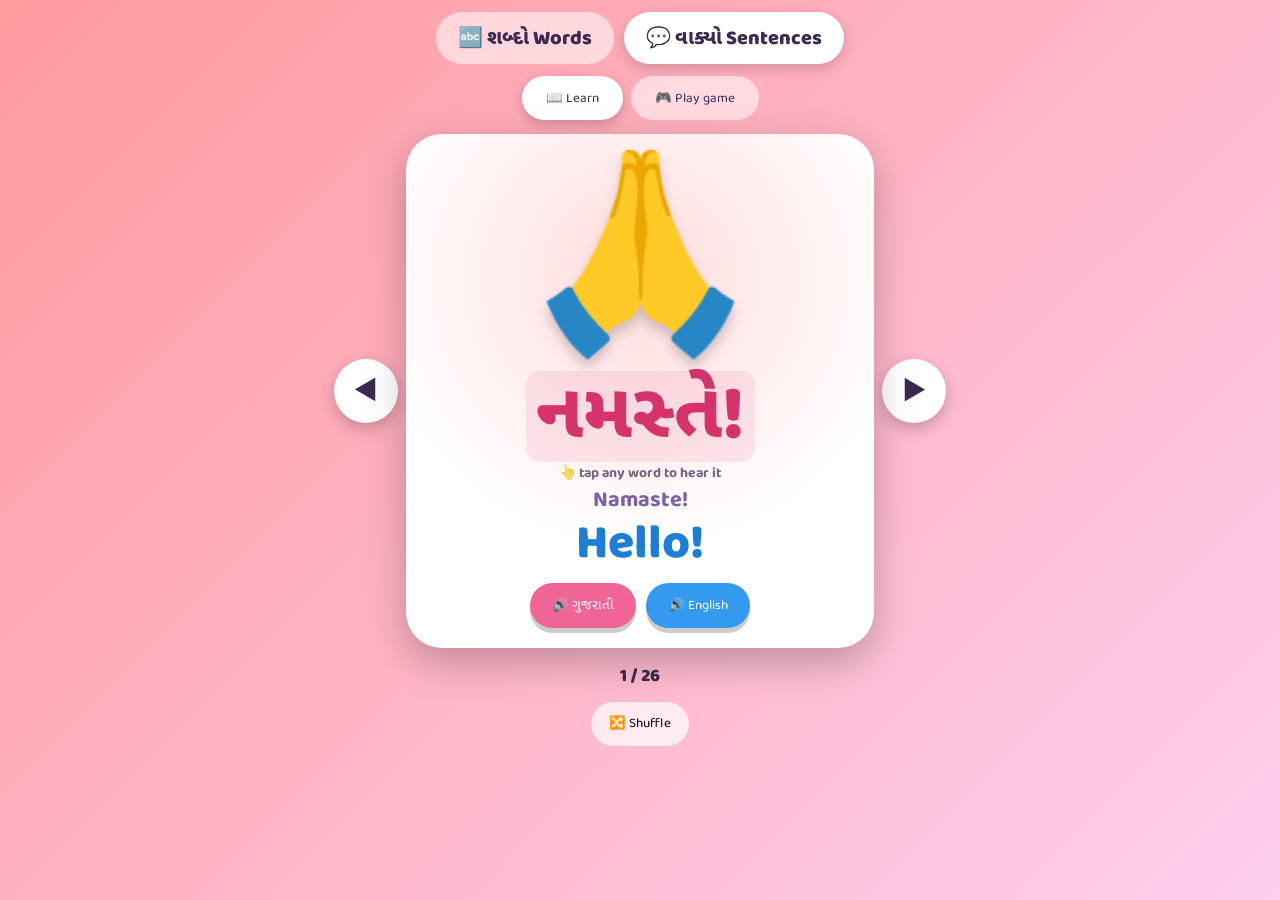
==== sentences.html @ 791d33ae "Gujarati learning app for kids: animated word cards, sentences and quiz game Co-Authored-By: Claude " ====
<!doctype html>
<html lang="gu">
<head>
<meta charset="utf-8">
<meta name="viewport" content="width=device-width, initial-scale=1, viewport-fit=cover">
<meta name="theme-color" content="#d6336c">
<meta name="mobile-web-app-capable" content="yes">
<meta name="apple-mobile-web-app-capable" content="yes">
<meta name="apple-mobile-web-app-title" content="Gujarati Kids">
<link rel="manifest" href="manifest.webmanifest">
<link rel="icon" href="icon.svg" type="image/svg+xml">
<link rel="apple-touch-icon" href="icon-192.png">
<title>ગુજરાતી વાક્યો – Gujarati Sentences</title>
<link href="https://fonts.googleapis.com/css2?family=Baloo+2:wght@600;800&family=Noto+Sans+Gujarati:wght@600;800&display=swap" rel="stylesheet">
<link rel="stylesheet" href="app.css">
</head>
<body>
<nav class="top">
  <a href="index.html">🔤 શબ્દો Words</a>
  <a class="on" href="sentences.html">💬 વાક્યો Sentences</a>
</nav>
<div class="mode">
  <button id="mLearn" class="on">📖 Learn</button>
  <button id="mPlay">🎮 Play game</button>
</div>
<main>
  <!-- LEARN -->
  <section id="learn">
    <div class="stage">
      <button class="nav" id="prev" aria-label="Previous">◀</button>
      <div class="card" id="card">
        <div class="emoji" id="emoji"></div>
        <div>
          <div class="gu words" id="gu"></div>
          <div class="hint">👆 tap any word to hear it</div>
          <div class="tr" id="tr"></div>
        </div>
        <div class="en" id="en"></div>
        <div class="btns">
          <button class="say g" id="sayGu">🔊 ગુજરાતી</button>
          <button class="say e" id="sayEn">🔊 English</button>
        </div>
      </div>
      <button class="nav" id="next" aria-label="Next">▶</button>
    </div>
    <div class="count" id="count"></div>
    <div class="tools"><button class="tool" id="shuffle">🔀 Shuffle</button></div>
  </section>

  <!-- PLAY -->
  <section id="play" hidden>
    <div class="count score" id="score"></div>
    <div class="card" id="qcard" style="margin-top:10px">
      <div class="hint" style="font-size:18px">👂 Listen and tap the right picture!</div>
      <button class="say g" id="again" style="font-size:26px;padding:16px 30px">🔊 સાંભળો Listen</button>
      <div class="opts" id="opts"></div>
      <div class="en" id="qen" style="min-height:48px;font-size:34px"></div>
    </div>
  </section>
  <div class="note" id="voiceNote" hidden>ℹ️ For parents: this device has no Gujarati voice installed, so the app is using online speech (needs internet). To work offline, install a Gujarati voice in your device's text-to-speech settings (Android: Google Text-to-speech → Gujarati).</div>
</main>
<script src="data.js"></script>
<script src="common.js"></script>
<script>
const $ = id => document.getElementById(id);
const COLORS = [['#ff9a9e', '#fecfef'], ['#84fab0', '#8fd3f4'], ['#f6d365', '#fda085'], ['#a18cd1', '#fbc2eb'], ['#96fbc4', '#f9f586'], ['#c2e9fb', '#a1c4fd']];
const ANIMS = ['bounce', 'wiggle', 'sway', 'float', 'pulse', 'jump'];
let list = SENTENCES.slice(), i = 0;
const setBg = k => { const c = COLORS[k % COLORS.length]; document.documentElement.style.setProperty('--c1', c[0]); document.documentElement.style.setProperty('--c2', c[1]); };

/* ---------- LEARN ---------- */
function render(speak = true) {
  const s = list[i];
  setBg(i);
  $('emoji').textContent = s.e; $('emoji').className = 'emoji ' + ANIMS[i % ANIMS.length];
  $('gu').innerHTML = s.gu.split(' ').map(w => `<span class="w">${w}</span>`).join('');
  $('tr').textContent = s.tr; $('en').textContent = s.en;
  $('count').textContent = `${i + 1} / ${list.length}`;
  const c = $('card'); c.classList.remove('pop'); void c.offsetWidth; c.classList.add('pop');
  if (speak) sayBoth();
}
const sayBoth = () => Speak.play([{ t: list[i].gu, l: 'gu' }, { t: list[i].en, l: 'en' }]);
function go(d) { i = (i + d + list.length) % list.length; FX.pop(); render(true); }
$('next').onclick = () => go(1);
$('prev').onclick = () => go(-1);
$('sayGu').onclick = e => { e.stopPropagation(); Speak.play([{ t: list[i].gu, l: 'gu' }]); FX.confetti(e.clientX, e.clientY); };
$('sayEn').onclick = e => { e.stopPropagation(); Speak.play([{ t: list[i].en, l: 'en' }]); FX.confetti(e.clientX, e.clientY); };
$('gu').onclick = e => {
  const w = e.target.closest('.w'); if (!w) return;
  e.stopPropagation(); FX.pop(); FX.confetti(e.clientX, e.clientY, ['✨', '⭐']);
  w.classList.add('hot'); setTimeout(() => w.classList.remove('hot'), 400);
  Speak.play([{ t: w.textContent.replace(/[?!,]/g, ''), l: 'gu' }]);
};
$('card').onclick = e => { sayBoth(); FX.confetti(e.clientX, e.clientY); };
$('shuffle').onclick = () => { list.sort(() => Math.random() - .5); i = 0; render(true); };
document.addEventListener('keydown', e => {
  if ($('learn').hidden) return;
  if (e.key === 'ArrowRight') go(1); else if (e.key === 'ArrowLeft') go(-1);
});
let sx = null;
$('card').addEventListener('touchstart', e => sx = e.touches[0].clientX, { passive: true });
$('card').addEventListener('touchend', e => {
  if (sx === null) return; const dx = e.changedTouches[0].clientX - sx; sx = null;
  if (Math.abs(dx) > 60) go(dx < 0 ? 1 : -1);
});

/* ---------- PLAY ---------- */
const ROUNDS = 8;
let q = [], round = 0, stars = 0, current = null, locked = false;
const shuffle = a => a.sort(() => Math.random() - .5);

function startGame() {
  q = shuffle(SENTENCES.slice()).slice(0, ROUNDS); round = 0; stars = 0; nextQ();
}
function scoreText() { return `⭐ ${stars}   •   ${Math.min(round + 1, ROUNDS)} / ${ROUNDS}`; }
function nextQ() {
  if (round >= ROUNDS) return finish();
  locked = false; current = q[round];
  setBg(round);
  const wrong = shuffle(SENTENCES.filter(s => s.e !== current.e)).slice(0, 2);
  const opts = shuffle([current, ...wrong]);
  $('score').textContent = scoreText();
  $('qen').textContent = '';
  $('opts').innerHTML = opts.map(o => `<button class="opt" data-e="${o.e}">${o.e}</button>`).join('');
  const c = $('qcard'); c.classList.remove('pop'); void c.offsetWidth; c.classList.add('pop');
  Speak.play([{ t: current.gu, l: 'gu' }]);
}
$('again').onclick = () => current && Speak.play([{ t: current.gu, l: 'gu' }]);
$('opts').onclick = e => {
  const b = e.target.closest('.opt'); if (!b || locked) return;
  if (b.dataset.e === current.e) {
    locked = true; b.classList.add('ok'); FX.good(); FX.confetti(e.clientX, e.clientY); stars++;
    $('qen').textContent = '✅ ' + current.en;
    $('score').textContent = scoreText();
    Speak.play([{ t: current.en, l: 'en' }]);
    setTimeout(() => { round++; nextQ(); }, 2200);
  } else {
    b.classList.add('no'); FX.bad();
    setTimeout(() => b.classList.remove('no'), 500);
    Speak.play([{ t: current.gu, l: 'gu' }]);
  }
};
function finish() {
  setBg(2);
  $('score').textContent = '';
  $('opts').innerHTML = '';
  $('qen').innerHTML = '';
  const full = stars === ROUNDS;
  $('opts').innerHTML = `<div style="grid-column:1/-1"><div class="big">${full ? '🏆' : '🎉'}</div>
    <div class="en">${'⭐'.repeat(stars)}</div>
    <div class="gu" style="font-size:44px">શાબાશ!</div><div class="tr">Shabaash! Well done!</div>
    <div class="btns"><button class="say g" id="replay">🔁 ફરી રમો Play again</button></div></div>`;
  $('replay').onclick = startGame;
  FX.good(); FX.confetti(innerWidth / 2, innerHeight / 3);
  Speak.play([{ t: 'શાબાશ!', l: 'gu' }, { t: 'Well done!', l: 'en' }]);
}

/* ---------- mode switch ---------- */
function mode(m) {
  Speak.stop();
  $('learn').hidden = m !== 'learn'; $('play').hidden = m !== 'play';
  $('mLearn').classList.toggle('on', m === 'learn'); $('mPlay').classList.toggle('on', m === 'play');
  if (m === 'play') startGame(); else render(false);
}
$('mLearn').onclick = () => mode('learn');
$('mPlay').onclick = () => mode('play');

render(false); voiceNote();
</script>
<script>if ("serviceWorker" in navigator && location.protocol.startsWith("http")) navigator.serviceWorker.register("sw.js");</script>
</body>
</html>
---- app.css ----
:root { --c1: #ff9a9e; --c2: #fecfef; }
* { box-sizing: border-box; -webkit-tap-highlight-color: transparent; }
html, body { margin: 0; min-height: 100%; }
body {
  font-family: 'Baloo 2', 'Noto Sans Gujarati', 'Nirmala UI', 'Segoe UI', system-ui, sans-serif;
  background: linear-gradient(135deg, var(--c1), var(--c2));
  background-attachment: fixed;
  color: #3b2a50; transition: background .5s; overflow-x: hidden;
  user-select: none;
}
.top { display: flex; gap: 10px; justify-content: center; padding: 12px 12px 4px; }
.top a {
  text-decoration: none; padding: 10px 22px; border-radius: 40px; font-weight: 800; font-size: 20px;
  background: rgba(255,255,255,.55); color: #3b2a50; transition: transform .15s;
}
.top a:hover { transform: scale(1.06); }
.top a.on { background: #fff; box-shadow: 0 4px 14px rgba(0,0,0,.18); }

.chips { display: flex; gap: 8px; overflow-x: auto; padding: 10px 14px; scrollbar-width: none; }
.chips::-webkit-scrollbar { display: none; }
.chip {
  flex: 0 0 auto; border: 0; border-radius: 30px; padding: 8px 16px; font: 700 17px inherit; font-family: inherit;
  background: rgba(255,255,255,.55); color: #3b2a50; cursor: pointer; transition: transform .15s;
}
.chip.on { background: #fff; transform: scale(1.1); box-shadow: 0 4px 12px rgba(0,0,0,.2); }
.chip small { display: block; font-size: 12px; font-weight: 600; opacity: .75; }

main { max-width: 640px; margin: 0 auto; padding: 6px 14px 30px; }

.stage { display: flex; align-items: center; gap: 8px; }
.nav {
  flex: 0 0 auto; width: 64px; height: 64px; border-radius: 50%; border: 0; font-size: 30px; cursor: pointer;
  background: #fff; color: #3b2a50; box-shadow: 0 6px 16px rgba(0,0,0,.22); transition: transform .12s;
}
.nav:active { transform: scale(.88); }

.card {
  flex: 1; background: #fff; border-radius: 36px; padding: 18px 14px 20px; text-align: center; cursor: pointer;
  box-shadow: 0 14px 40px rgba(0,0,0,.25); position: relative; overflow: hidden; min-height: 470px;
  display: flex; flex-direction: column; align-items: center; justify-content: space-between;
}
.card::before {
  content: ''; position: absolute; inset: 0; opacity: .35;
  background: radial-gradient(circle at 50% 28%, var(--c1), transparent 62%);
}
.card > * { position: relative; }
.card.pop { animation: popin .45s cubic-bezier(.3, 1.6, .5, 1); }
.card.shake { animation: shake .45s; }

.emoji { font-size: clamp(120px, 34vw, 190px); line-height: 1.1; margin: 10px 0 0; display: inline-block; filter: drop-shadow(0 8px 6px rgba(0,0,0,.18)); }
.gu { font-size: clamp(46px, 13vw, 76px); font-weight: 800; line-height: 1.2; color: #d6336c; }
.tr { font-size: 22px; font-weight: 700; color: #7b61a8; margin-top: -2px; }
.en { font-size: clamp(32px, 9vw, 48px); font-weight: 800; color: #1c7ed6; line-height: 1.1; }
.btns { display: flex; gap: 10px; margin-top: 12px; flex-wrap: wrap; justify-content: center; }
.say {
  border: 0; border-radius: 30px; padding: 12px 22px; font: 800 20px inherit; font-family: inherit; color: #fff; cursor: pointer;
  box-shadow: 0 5px 0 rgba(0,0,0,.2); transition: transform .1s, box-shadow .1s;
}
.say:active { transform: translateY(4px); box-shadow: 0 1px 0 rgba(0,0,0,.2); }
.say.g { background: #f06595; } .say.e { background: #339af0; }

.count { text-align: center; margin-top: 14px; font-weight: 800; font-size: 18px; }
.dots { display: flex; gap: 6px; justify-content: center; margin-top: 8px; flex-wrap: wrap; }
.dots i { width: 10px; height: 10px; border-radius: 50%; background: rgba(255,255,255,.6); }
.dots i.on { background: #fff; transform: scale(1.5); box-shadow: 0 0 0 2px rgba(0,0,0,.15); }
.tools { display: flex; justify-content: center; gap: 10px; margin-top: 12px; }
.tool { border: 0; border-radius: 24px; padding: 8px 18px; font: 700 16px inherit; font-family: inherit; background: rgba(255,255,255,.7); cursor: pointer; }

.note { margin: 14px auto 0; max-width: 560px; background: #fff3bf; border-radius: 16px; padding: 10px 14px; font-size: 14px; font-weight: 600; }

/* animations for the picture */
.bounce { animation: bounce 1.1s ease-in-out infinite; }
.wiggle { animation: wiggle .9s ease-in-out infinite; }
.sway { animation: sway 2s ease-in-out infinite; transform-origin: 50% 90%; }
.float { animation: float 2.4s ease-in-out infinite; }
.pulse { animation: pulse 1s ease-in-out infinite; }
.jump { animation: jump .8s cubic-bezier(.3, 0, .4, 1) infinite; }
.walk { animation: walk 1.4s ease-in-out infinite; }
.run { animation: run 1s linear infinite; }
.swim { animation: swim 2s ease-in-out infinite; }
.munch { animation: munch .5s ease-in-out infinite; }
.spin { animation: spin 8s linear infinite; }
.wave { animation: wave .7s ease-in-out infinite; transform-origin: 50% 90%; }

@keyframes bounce { 0%, 100% { transform: translateY(0) scale(1, 1) } 45% { transform: translateY(-30px) scale(.95, 1.06) } 90% { transform: translateY(0) scale(1.12, .88) } }
@keyframes wiggle { 0%, 100% { transform: rotate(-9deg) } 50% { transform: rotate(9deg) } }
@keyframes sway { 0%, 100% { transform: rotate(-6deg) } 50% { transform: rotate(6deg) } }
@keyframes float { 0%, 100% { transform: translateY(0) rotate(-3deg) } 50% { transform: translateY(-22px) rotate(3deg) } }
@keyframes pulse { 0%, 100% { transform: scale(1) } 50% { transform: scale(1.15) } }
@keyframes jump { 0%, 100% { transform: translateY(0) } 50% { transform: translateY(-50px) rotate(8deg) } }
@keyframes walk { 0%, 100% { transform: translateX(-26px) rotate(-5deg) } 50% { transform: translateX(26px) rotate(5deg) } }
@keyframes run { 0% { transform: translateX(-50px) rotate(-4deg) } 25% { transform: translateX(0) translateY(-10px) rotate(0) } 50% { transform: translateX(50px) rotate(4deg) } 75% { transform: translateX(0) translateY(-10px) } 100% { transform: translateX(-50px) rotate(-4deg) } }
@keyframes swim { 0%, 100% { transform: translateX(-30px) scaleX(1) } 49% { transform: translateX(30px) scaleX(1) } 50% { transform: translateX(30px) scaleX(-1) } 99% { transform: translateX(-30px) scaleX(-1) } }
@keyframes munch { 0%, 100% { transform: scale(1, 1) } 50% { transform: scale(1.12, .88) } }
@keyframes spin { to { transform: rotate(360deg) } }
@keyframes wave { 0%, 100% { transform: rotate(-20deg) } 50% { transform: rotate(20deg) } }
@keyframes popin { from { transform: scale(.7) rotate(-4deg); opacity: 0 } to { transform: none; opacity: 1 } }
@keyframes shake { 0%, 100% { transform: none } 20% { transform: translateX(-14px) } 40% { transform: translateX(14px) } 60% { transform: translateX(-10px) } 80% { transform: translateX(10px) } }

.confetti { position: fixed; z-index: 99; pointer-events: none; animation: burst 1.1s ease-out forwards; }
@keyframes burst { from { transform: translate(0, 0) scale(.4); opacity: 1 } to { transform: translate(var(--dx), var(--dy)) rotate(300deg) scale(1); opacity: 0 } }

/* sentences */
.words { display: flex; flex-wrap: wrap; justify-content: center; gap: 6px 10px; }
.w { padding: 0 10px; border-radius: 14px; background: rgba(214, 51, 108, .1); transition: transform .12s, background .2s; cursor: pointer; }
.w:active, .w.hot { transform: scale(1.15); background: rgba(214, 51, 108, .3); }
.hint { font-size: 14px; font-weight: 700; opacity: .7; }
.opts { display: grid; grid-template-columns: repeat(3, 1fr); gap: 12px; width: 100%; margin-top: 10px; }
.opt { background: #fff; border: 4px solid #fff; border-radius: 26px; font-size: clamp(54px, 15vw, 84px); padding: 12px 0; cursor: pointer; box-shadow: 0 6px 16px rgba(0,0,0,.18); transition: transform .12s; }
.opt:active { transform: scale(.9); }
.opt.ok { border-color: #37b24d; background: #d3f9d8; animation: pulse .5s; }
.opt.no { border-color: #f03e3e; background: #ffe3e3; animation: shake .4s; }
.score { font-size: 24px; font-weight: 800; }
.big { font-size: 90px; }
.mode { display: flex; gap: 8px; justify-content: center; margin: 8px 0; }
.mode button { border: 0; border-radius: 30px; padding: 10px 24px; font: 800 19px inherit; font-family: inherit; background: rgba(255,255,255,.55); cursor: pointer; color: #3b2a50; }
.mode button.on { background: #fff; box-shadow: 0 4px 12px rgba(0,0,0,.2); }

/* ---------- mobile ---------- */
html { -webkit-text-size-adjust: 100%; overscroll-behavior-y: none; }
body { min-height: 100vh; min-height: 100dvh; touch-action: manipulation; padding: env(safe-area-inset-top) env(safe-area-inset-right) env(safe-area-inset-bottom) env(safe-area-inset-left); }
button, a { touch-action: manipulation; }
.chip, .tool, .mode button, .top a { min-height: 44px; }
@media (max-width: 600px) {
  .top { gap: 6px; padding: 8px 8px 2px; }
  .top a { padding: 9px 14px; font-size: 16px; flex: 1; text-align: center; }
  main { padding: 4px 10px 24px; }
  .stage { flex-wrap: wrap; gap: 10px; }
  .card { order: 1; flex: 1 1 100%; min-height: 0; padding: 12px 10px 16px; border-radius: 28px; gap: 4px; }
  .nav { order: 2; flex: 1 1 0; width: auto; height: 60px; border-radius: 30px; font-size: 28px; }
  .emoji { font-size: clamp(110px, 38vw, 170px); }
  .say { padding: 14px 20px; font-size: 19px; flex: 1 1 40%; min-height: 52px; }
  .opts { gap: 8px; }
  .opt { padding: 10px 0; }
}
@media (max-height: 520px) and (orientation: landscape) {
  .emoji { font-size: 90px; } .card { min-height: 0; } .gu { font-size: 40px; } .en { font-size: 28px; }
}
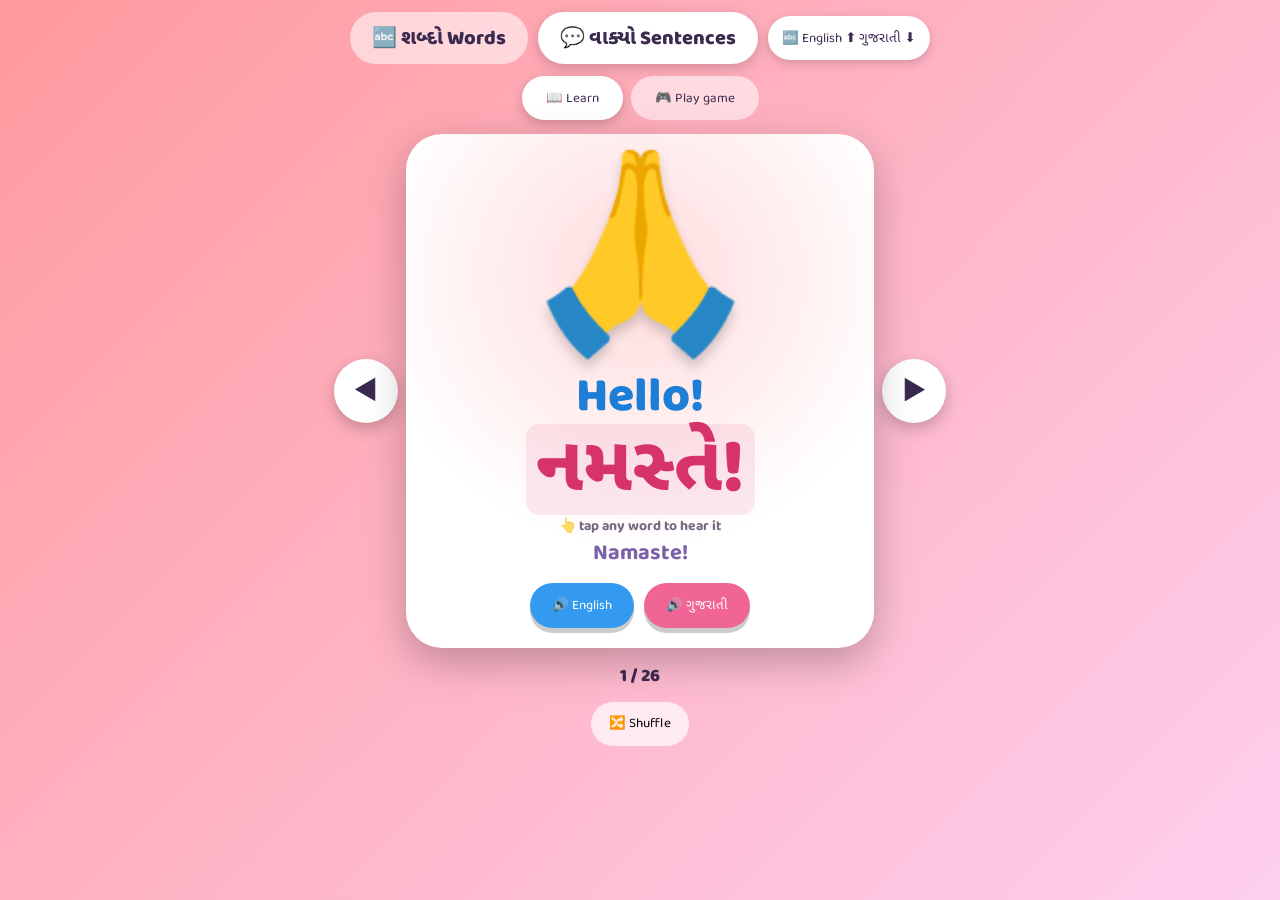
==== commit 3e2264c9: "English on top by default with a switch for language order Co-Authored-By: Claude Sonnet 5.5 <norepl" ====
--- a/sentences.html
+++ b/sentences.html
@@ -18,6 +18,7 @@
 <nav class="top">
   <a href="index.html">🔤 શબ્દો Words</a>
   <a class="on" href="sentences.html">💬 વાક્યો Sentences</a>
+  <button class="top-toggle" id="orderBtn" aria-label="Switch language order">⇅ EN/ગુ</button>
 </nav>
 <div class="mode">
   <button id="mLearn" class="on">📖 Learn</button>
@@ -30,7 +31,7 @@
       <button class="nav" id="prev" aria-label="Previous">◀</button>
       <div class="card" id="card">
         <div class="emoji" id="emoji"></div>
-        <div>
+        <div class="gblock">
           <div class="gu words" id="gu"></div>
           <div class="hint">👆 tap any word to hear it</div>
           <div class="tr" id="tr"></div>
@@ -79,7 +80,7 @@
   const c = $('card'); c.classList.remove('pop'); void c.offsetWidth; c.classList.add('pop');
   if (speak) sayBoth();
 }
-const sayBoth = () => Speak.play([{ t: list[i].gu, l: 'gu' }, { t: list[i].en, l: 'en' }]);
+const sayBoth = () => Speak.play(Order.both(list[i].gu, list[i].en));
 function go(d) { i = (i + d + list.length) % list.length; FX.pop(); render(true); }
 $('next').onclick = () => go(1);
 $('prev').onclick = () => go(-1);
@@ -152,7 +153,7 @@
     <div class="btns"><button class="say g" id="replay">🔁 ફરી રમો Play again</button></div></div>`;
   $('replay').onclick = startGame;
   FX.good(); FX.confetti(innerWidth / 2, innerHeight / 3);
-  Speak.play([{ t: 'શાબાશ!', l: 'gu' }, { t: 'Well done!', l: 'en' }]);
+  Speak.play(Order.both('શાબાશ!', 'Well done!'));
 }
 
 /* ---------- mode switch ---------- */
@@ -165,7 +166,7 @@
 $('mLearn').onclick = () => mode('learn');
 $('mPlay').onclick = () => mode('play');
 
-render(false); voiceNote();
+render(false); Order.bind(document.getElementById('orderBtn')); voiceNote();
 </script>
 <script>if ("serviceWorker" in navigator && location.protocol.startsWith("http")) navigator.serviceWorker.register("sw.js");</script>
 </body>
--- a/app.css
+++ b/app.css
@@ -136,3 +136,16 @@
 @media (max-height: 520px) and (orientation: landscape) {
   .emoji { font-size: 90px; } .card { min-height: 0; } .gu { font-size: 40px; } .en { font-size: 28px; }
 }
+
+/* language order: English on top by default, switchable */
+.top-toggle { border: 0; border-radius: 40px; padding: 8px 14px; font: 800 14px inherit; font-family: inherit; background: #fff; color: #3b2a50; cursor: pointer; box-shadow: 0 3px 10px rgba(0,0,0,.18); min-height: 44px; }
+.top { flex-wrap: wrap; align-items: center; }
+.card .emoji { order: 0; }
+.card .en { order: 1; }
+.card .gblock { order: 2; }
+.card .btns { order: 3; }
+.card:not(.q) .say { }
+body:not(.en-first) .card .gblock { order: 1; }
+body:not(.en-first) .card .en { order: 2; }
+body.en-first .btns .say.e { order: 0; }
+body.en-first .btns .say.g { order: 1; }
